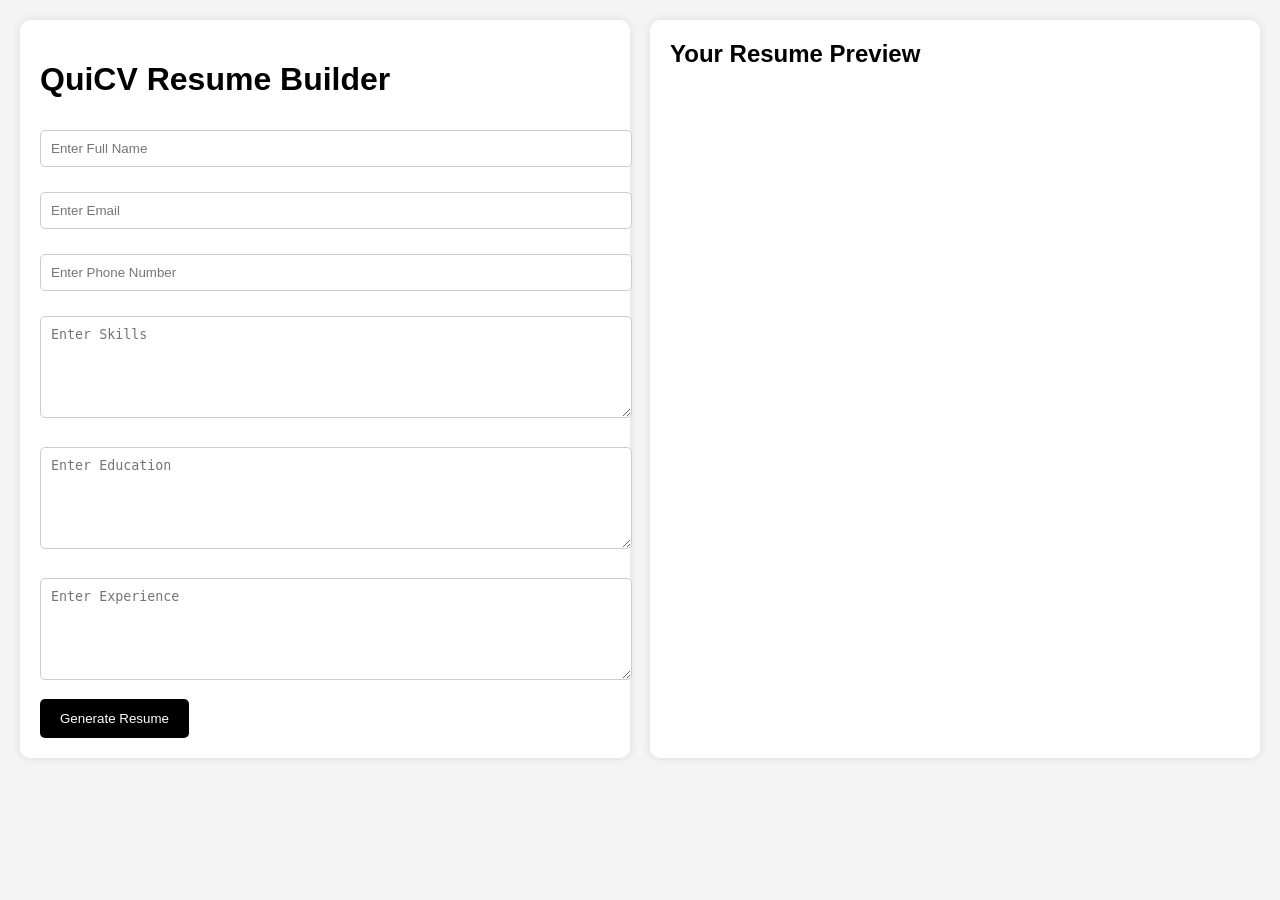
==== index.html @ cabae1b8 "Updated website" ====
<!DOCTYPE html>
<html lang="en">

<head>
  <meta charset="UTF-8">
  <meta name="viewport" content="width=device-width, initial-scale=1.0">
  <title>QuiCV</title>

  <link rel="stylesheet" href="style.css">
</head>

<body>

  <div class="container">

    <!-- Left Side Form -->
    <div class="form-section">

      <h1>QuiCV Resume Builder</h1>

      <input type="text" id="name" placeholder="Enter Full Name">

      <input type="email" id="email" placeholder="Enter Email">

      <input type="text" id="phone" placeholder="Enter Phone Number">

      <textarea id="skills" placeholder="Enter Skills"></textarea>

      <textarea id="education" placeholder="Enter Education"></textarea>

      <textarea id="experience" placeholder="Enter Experience"></textarea>

      <button onclick="generateResume()">
        Generate Resume
      </button>

    </div>

    <!-- Right Side Resume Preview -->
    <div class="resume-section">

      <div id="resume-output">

        <h2>Your Resume Preview</h2>

      </div>

    </div>

  </div>

  <script src="script.js"></script>

</body>

</html>
---- style.css ----
body {
  margin: 0;
  padding: 20px;
  font-family: Arial, sans-serif;
  background: #f4f4f4;
}

.container {
  display: flex;
  gap: 20px;
}

.form-section,
.resume-section {
  background: white;
  padding: 20px;
  border-radius: 10px;
  width: 50%;
  box-shadow: 0 0 10px rgba(0,0,0,0.1);
}

input,
textarea {
  width: 100%;
  margin-top: 10px;
  margin-bottom: 15px;
  padding: 10px;
  border-radius: 5px;
  border: 1px solid #ccc;
}

textarea {
  height: 80px;
}

button {
  padding: 12px 20px;
  border: none;
  background: black;
  color: white;
  border-radius: 5px;
  cursor: pointer;
}

button:hover {
  background: #333;
}

#resume-output h2 {
  margin-top: 0;
}
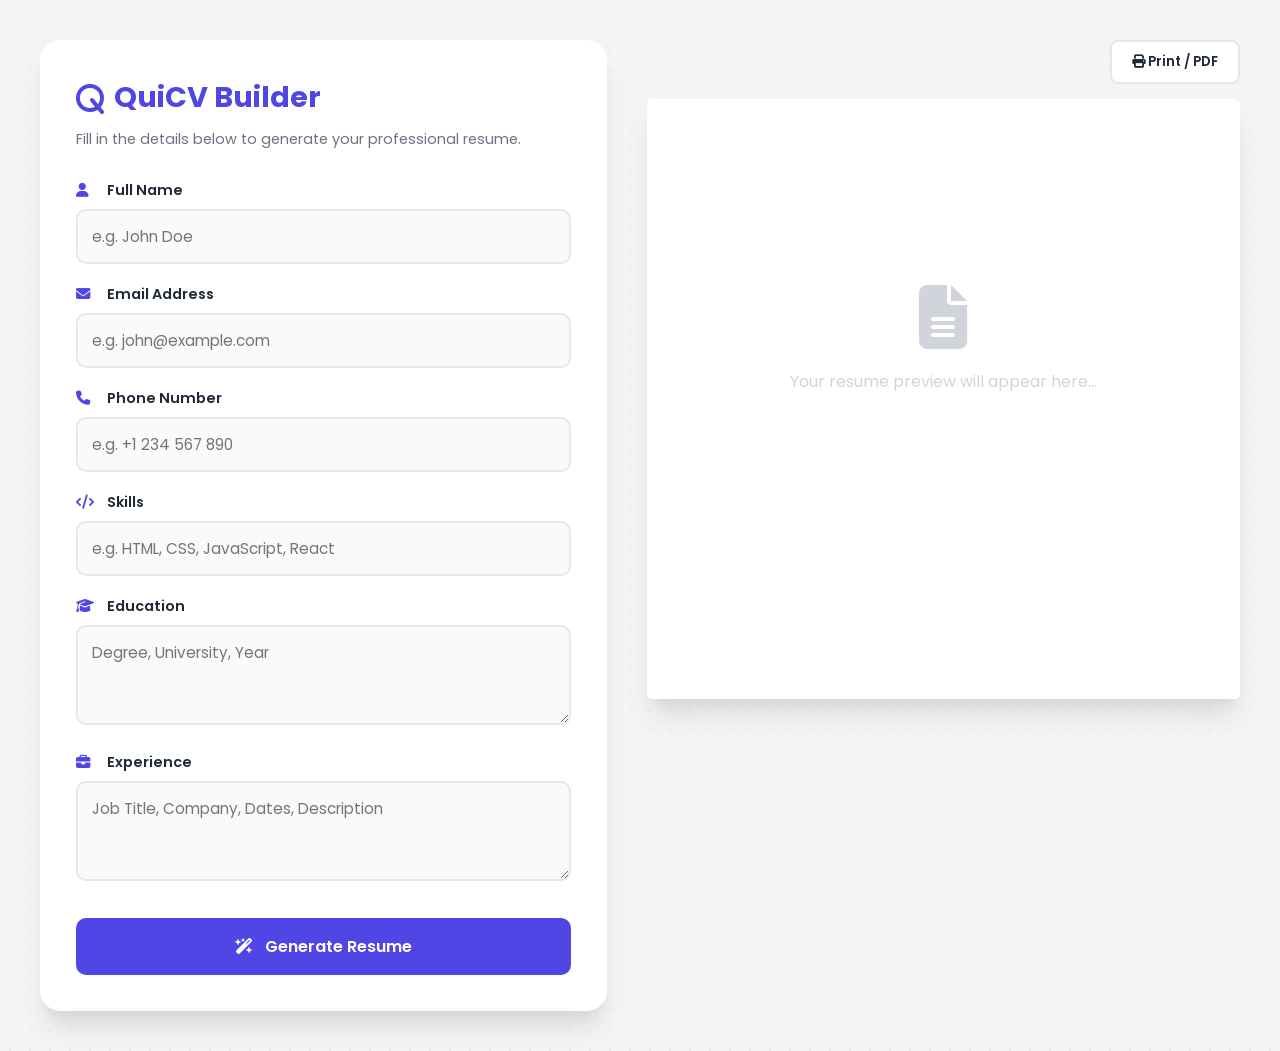
==== commit e84c4fe9: "Updated website" ====
--- a/index.html
+++ b/index.html
@@ -4,53 +4,88 @@
 <head>
   <meta charset="UTF-8">
   <meta name="viewport" content="width=device-width, initial-scale=1.0">
-  <title>QuiCV</title>
+  <title>QuiCV | Professional Resume Builder</title>
+  
+  <!-- Favicon -->
+  <link rel="icon" href="data:image/svg+xml,<svg xmlns='http://www.w3.org/2000/svg' viewBox='0 0 100 100'><text y='.9em' font-size='90' fill='%234f46e5'>Q</text></svg>">
 
+  <!-- Google Fonts -->
+  <link href="https://fonts.googleapis.com/css2?family=Poppins:wght@300;400;600;700&display=swap" rel="stylesheet">
+  
+  <!-- Font Awesome Icons -->
+  <link rel="stylesheet" href="https://cdnjs.cloudflare.com/ajax/libs/font-awesome/6.4.0/css/all.min.css">
+
+  <!-- Custom CSS -->
   <link rel="stylesheet" href="style.css">
 </head>
 
 <body>
 
   <div class="container">
+    
+    <!-- Left Side: Input Form -->
+    <div class="form-section">
+      <div class="header">
+        <i class="fa-solid fa-q"></i>
+        <h1>QuiCV Builder</h1>
+      </div>
+      <p class="subtitle">Fill in the details below to generate your professional resume.</p>
 
-    <!-- Left Side Form -->
-    <div class="form-section">
+      <div class="form-group">
+        <label><i class="fa-solid fa-user"></i> Full Name</label>
+        <input type="text" id="name" placeholder="e.g. John Doe">
+      </div>
 
-      <h1>QuiCV Resume Builder</h1>
+      <div class="form-group">
+        <label><i class="fa-solid fa-envelope"></i> Email Address</label>
+        <input type="email" id="email" placeholder="e.g. john@example.com">
+      </div>
 
-      <input type="text" id="name" placeholder="Enter Full Name">
+      <div class="form-group">
+        <label><i class="fa-solid fa-phone"></i> Phone Number</label>
+        <input type="text" id="phone" placeholder="e.g. +1 234 567 890">
+      </div>
 
-      <input type="email" id="email" placeholder="Enter Email">
+      <div class="form-group">
+        <label><i class="fa-solid fa-code"></i> Skills</label>
+        <input type="text" id="skills" placeholder="e.g. HTML, CSS, JavaScript, React">
+      </div>
 
-      <input type="text" id="phone" placeholder="Enter Phone Number">
+      <div class="form-group">
+        <label><i class="fa-solid fa-graduation-cap"></i> Education</label>
+        <textarea id="education" placeholder="Degree, University, Year"></textarea>
+      </div>
 
-      <textarea id="skills" placeholder="Enter Skills"></textarea>
+      <div class="form-group">
+        <label><i class="fa-solid fa-briefcase"></i> Experience</label>
+        <textarea id="experience" placeholder="Job Title, Company, Dates, Description"></textarea>
+      </div>
 
-      <textarea id="education" placeholder="Enter Education"></textarea>
-
-      <textarea id="experience" placeholder="Enter Experience"></textarea>
-
-      <button onclick="generateResume()">
-        Generate Resume
+      <button onclick="generateResume()" class="btn-generate">
+        <i class="fa-solid fa-wand-magic-sparkles"></i> Generate Resume
       </button>
-
     </div>
 
-    <!-- Right Side Resume Preview -->
+    <!-- Right Side: Resume Preview -->
     <div class="resume-section">
-
-      <div id="resume-output">
-
-        <h2>Your Resume Preview</h2>
-
+      <div class="resume-controls">
+        <button onclick="window.print()" class="btn-print">
+          <i class="fa-solid fa-print"></i> Print / PDF
+        </button>
       </div>
-
+      
+      <div class="paper" id="resume-output">
+        <div class="preview-placeholder">
+          <i class="fa-solid fa-file-lines"></i>
+          <p>Your resume preview will appear here...</p>
+        </div>
+      </div>
     </div>
 
   </div>
 
+  <!-- JavaScript -->
   <script src="script.js"></script>
-
 </body>
 
 </html>
--- a/style.css
+++ b/style.css
@@ -1,51 +1,291 @@
+/* --- CSS VARIABLES --- */
+:root {
+  --primary: #4f46e5;
+  --primary-dark: #4338ca;
+  --bg-color: #f3f4f6;
+  --card-bg: #ffffff;
+  --text-dark: #1f2937;
+  --text-light: #6b7280;
+  --border: #e5e7eb;
+  --shadow: 0 20px 25px -5px rgba(0, 0, 0, 0.1), 0 10px 10px -5px rgba(0, 0, 0, 0.04);
+  --shadow-hover: 0 25px 50px -12px rgba(79, 70, 229, 0.25);
+}
+
+/* --- RESET & BODY --- */
+* {
+  margin: 0;
+  padding: 0;
+  box-sizing: border-box;
+  font-family: 'Poppins', sans-serif;
+}
+
 body {
-  margin: 0;
-  padding: 20px;
-  font-family: Arial, sans-serif;
-  background: #f4f4f4;
-}
-
+  background-color: var(--bg-color);
+  background-image: radial-gradient(#e5e7eb 1px, transparent 1px);
+  background-size: 20px 20px;
+  color: var(--text-dark);
+  min-height: 100vh;
+  padding: 40px 20px;
+}
+
+/* --- LAYOUT CONTAINER --- */
 .container {
+  max-width: 1200px;
+  margin: 0 auto;
+  display: flex;
+  gap: 40px;
+  justify-content: center;
+  align-items: flex-start;
+  flex-wrap: wrap;
+}
+
+/* --- FORM SECTION --- */
+.form-section {
+  flex: 1;
+  min-width: 350px;
+  background: var(--card-bg);
+  padding: 35px;
+  border-radius: 20px;
+  box-shadow: var(--shadow);
+  border: 1px solid white;
+  animation: slideInLeft 0.8s ease-out;
+}
+
+.header {
+  display: flex;
+  align-items: center;
+  gap: 10px;
+  margin-bottom: 10px;
+  color: var(--primary);
+}
+
+.header i {
+  font-size: 2rem;
+}
+
+.header h1 {
+  font-size: 1.8rem;
+  font-weight: 700;
+}
+
+.subtitle {
+  color: var(--text-light);
+  margin-bottom: 30px;
+  font-size: 0.9rem;
+}
+
+/* --- INPUT FIELDS --- */
+.form-group {
+  margin-bottom: 20px;
+}
+
+.form-group label {
+  display: block;
+  font-weight: 600;
+  margin-bottom: 8px;
+  font-size: 0.9rem;
+  color: var(--text-dark);
+}
+
+.form-group label i {
+  color: var(--primary);
+  margin-right: 8px;
+  width: 20px;
+}
+
+input, textarea {
+  width: 100%;
+  padding: 14px;
+  border: 2px solid var(--border);
+  border-radius: 10px;
+  font-size: 0.95rem;
+  transition: all 0.3s ease;
+  background: #f9fafb;
+}
+
+input:focus, textarea:focus {
+  outline: none;
+  border-color: var(--primary);
+  background: white;
+  box-shadow: 0 0 0 4px rgba(79, 70, 229, 0.1);
+}
+
+textarea {
+  height: 100px;
+  resize: vertical;
+}
+
+/* --- BUTTONS --- */
+.btn-generate {
+  width: 100%;
+  padding: 16px;
+  background: var(--primary);
+  color: white;
+  border: none;
+  border-radius: 10px;
+  font-size: 1rem;
+  font-weight: 600;
+  cursor: pointer;
+  transition: all 0.3s ease;
+  margin-top: 10px;
+}
+
+.btn-generate:hover {
+  background: var(--primary-dark);
+  transform: translateY(-2px);
+  box-shadow: 0 10px 20px rgba(79, 70, 229, 0.3);
+}
+
+.btn-generate i {
+  margin-right: 8px;
+}
+
+/* --- RESUME SECTION --- */
+.resume-section {
+  flex: 1.2;
+  min-width: 400px;
+  display: flex;
+  flex-direction: column;
+  gap: 15px;
+}
+
+.resume-controls {
+  display: flex;
+  justify-content: flex-end;
+}
+
+.btn-print {
+  padding: 10px 20px;
+  background: white;
+  color: var(--text-dark);
+  border: 2px solid var(--border);
+  border-radius: 8px;
+  font-weight: 600;
+  cursor: pointer;
+  transition: all 0.3s;
+}
+
+.btn-print:hover {
+  background: var(--primary);
+  color: white;
+  border-color: var(--primary);
+}
+
+/* --- RESUME PAPER (A4 LOOK) --- */
+.paper {
+  background: white;
+  width: 100%;
+  min-height: 600px;
+  padding: 40px 45px;
+  box-shadow: var(--shadow);
+  border-radius: 5px;
+  position: relative;
+  animation: popIn 0.6s cubic-bezier(0.175, 0.885, 0.32, 1.275);
+}
+
+/* Placeholder State */
+.preview-placeholder {
+  display: flex;
+  flex-direction: column;
+  align-items: center;
+  justify-content: center;
+  height: 100%;
+  color: #d1d5db;
+  text-align: center;
+  min-height: 400px;
+}
+
+.preview-placeholder i {
+  font-size: 4rem;
+  margin-bottom: 20px;
+}
+
+/* --- GENERATED RESUME STYLES --- */
+.resume-header {
+  border-bottom: 2px solid var(--primary);
+  padding-bottom: 20px;
+  margin-bottom: 25px;
+}
+
+.resume-header h1 {
+  font-size: 2.2rem;
+  color: var(--text-dark);
+  text-transform: uppercase;
+  letter-spacing: 1px;
+}
+
+.contact-info {
   display: flex;
   gap: 20px;
-}
-
-.form-section,
-.resume-section {
-  background: white;
-  padding: 20px;
-  border-radius: 10px;
-  width: 50%;
-  box-shadow: 0 0 10px rgba(0,0,0,0.1);
-}
-
-input,
-textarea {
-  width: 100%;
-  margin-top: 10px;
+  margin-top: 8px;
+  color: var(--text-light);
+  font-size: 0.9rem;
+}
+
+.contact-info span {
+  display: flex;
+  align-items: center;
+  gap: 6px;
+}
+
+.resume-section-title {
+  font-size: 1.1rem;
+  color: var(--primary);
+  font-weight: 700;
+  text-transform: uppercase;
   margin-bottom: 15px;
-  padding: 10px;
-  border-radius: 5px;
-  border: 1px solid #ccc;
-}
-
-textarea {
-  height: 80px;
-}
-
-button {
-  padding: 12px 20px;
-  border: none;
-  background: black;
-  color: white;
-  border-radius: 5px;
-  cursor: pointer;
-}
-
-button:hover {
-  background: #333;
-}
-
-#resume-output h2 {
-  margin-top: 0;
+  margin-top: 25px;
+  position: relative;
+  padding-left: 20px;
+}
+
+.resume-section-title::before {
+  content: '';
+  position: absolute;
+  left: 0;
+  top: 50%;
+  transform: translateY(-50%);
+  width: 8px;
+  height: 8px;
+  background: var(--primary);
+  border-radius: 50%;
+}
+
+.resume-content p {
+  white-space: pre-line;
+  color: var(--text-light);
+  font-size: 0.95rem;
+  line-height: 1.7;
+}
+
+/* --- ANIMATIONS --- */
+@keyframes slideInLeft {
+  from { opacity: 0; transform: translateX(-50px); }
+  to { opacity: 1; transform: translateX(0); }
+}
+
+@keyframes popIn {
+  from { opacity: 0; transform: scale(0.9); }
+  to { opacity: 1; transform: scale(1); }
+}
+
+/* --- PRINT STYLES (FOR PDF) --- */
+@media print {
+  body {
+    background: none;
+    padding: 0;
+  }
+  .form-section, .resume-controls, .header, .subtitle {
+    display: none;
+  }
+  .container {
+    display: block;
+  }
+  .resume-section {
+    width: 100%;
+  }
+  .paper {
+    box-shadow: none;
+    padding: 0;
+  }
 }
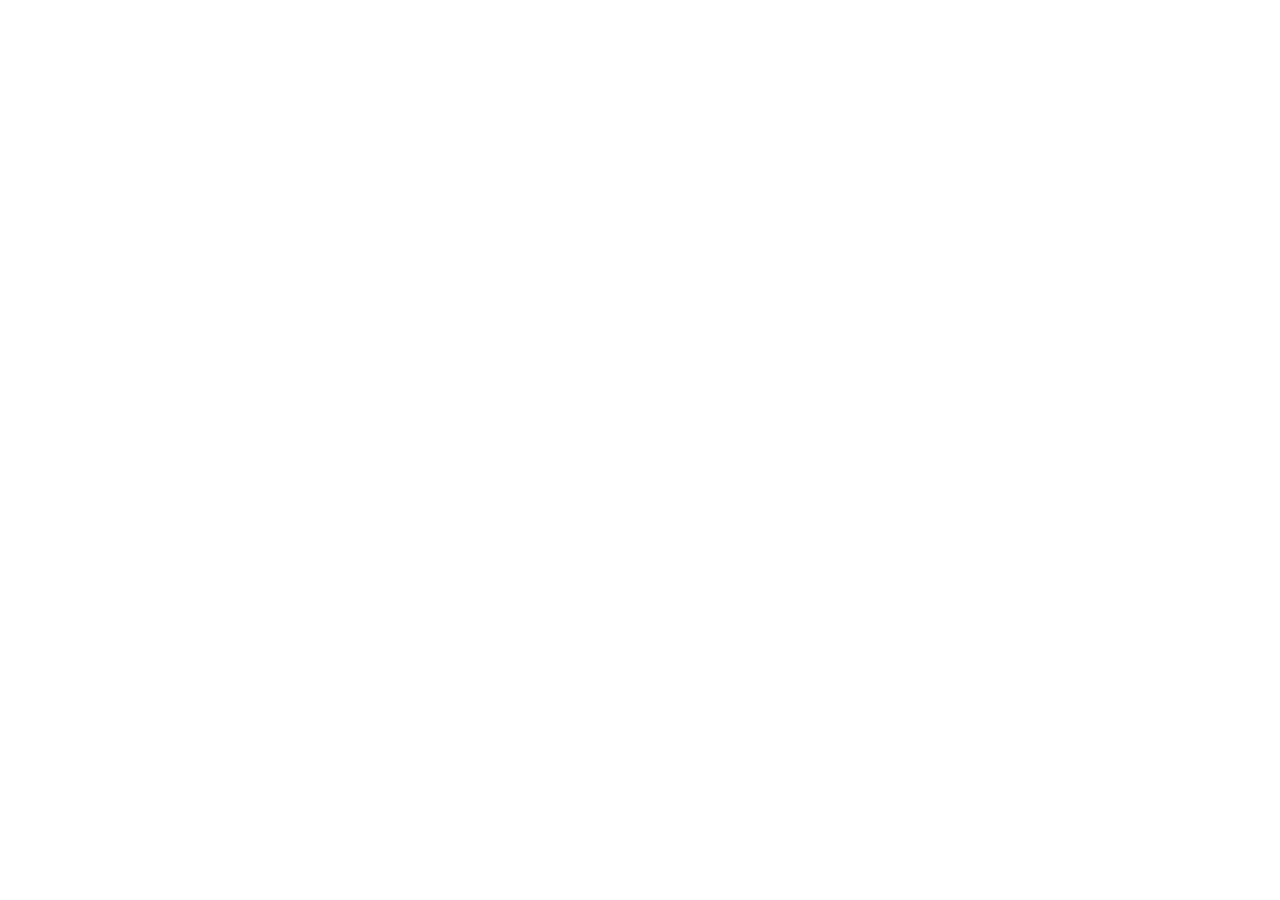
==== commit 0f922c6b: "Updated website" ====
--- a/index.html
+++ b/index.html
@@ -17,75 +17,6 @@
 
   <!-- Custom CSS -->
   <link rel="stylesheet" href="style.css">
-</head>
 
-<body>
-
-  <div class="container">
-    
-    <!-- Left Side: Input Form -->
-    <div class="form-section">
-      <div class="header">
-        <i class="fa-solid fa-q"></i>
-        <h1>QuiCV Builder</h1>
-      </div>
-      <p class="subtitle">Fill in the details below to generate your professional resume.</p>
-
-      <div class="form-group">
-        <label><i class="fa-solid fa-user"></i> Full Name</label>
-        <input type="text" id="name" placeholder="e.g. John Doe">
-      </div>
-
-      <div class="form-group">
-        <label><i class="fa-solid fa-envelope"></i> Email Address</label>
-        <input type="email" id="email" placeholder="e.g. john@example.com">
-      </div>
-
-      <div class="form-group">
-        <label><i class="fa-solid fa-phone"></i> Phone Number</label>
-        <input type="text" id="phone" placeholder="e.g. +1 234 567 890">
-      </div>
-
-      <div class="form-group">
-        <label><i class="fa-solid fa-code"></i> Skills</label>
-        <input type="text" id="skills" placeholder="e.g. HTML, CSS, JavaScript, React">
-      </div>
-
-      <div class="form-group">
-        <label><i class="fa-solid fa-graduation-cap"></i> Education</label>
-        <textarea id="education" placeholder="Degree, University, Year"></textarea>
-      </div>
-
-      <div class="form-group">
-        <label><i class="fa-solid fa-briefcase"></i> Experience</label>
-        <textarea id="experience" placeholder="Job Title, Company, Dates, Description"></textarea>
-      </div>
-
-      <button onclick="generateResume()" class="btn-generate">
-        <i class="fa-solid fa-wand-magic-sparkles"></i> Generate Resume
-      </button>
-    </div>
-
-    <!-- Right Side: Resume Preview -->
-    <div class="resume-section">
-      <div class="resume-controls">
-        <button onclick="window.print()" class="btn-print">
-          <i class="fa-solid fa-print"></i> Print / PDF
-        </button>
-      </div>
-      
-      <div class="paper" id="resume-output">
-        <div class="preview-placeholder">
-          <i class="fa-solid fa-file-lines"></i>
-          <p>Your resume preview will appear here...</p>
-        </div>
-      </div>
-    </div>
-
-  </div>
-
-  <!-- JavaScript -->
-  <script src="script.js"></script>
-</body>
 
 </html>
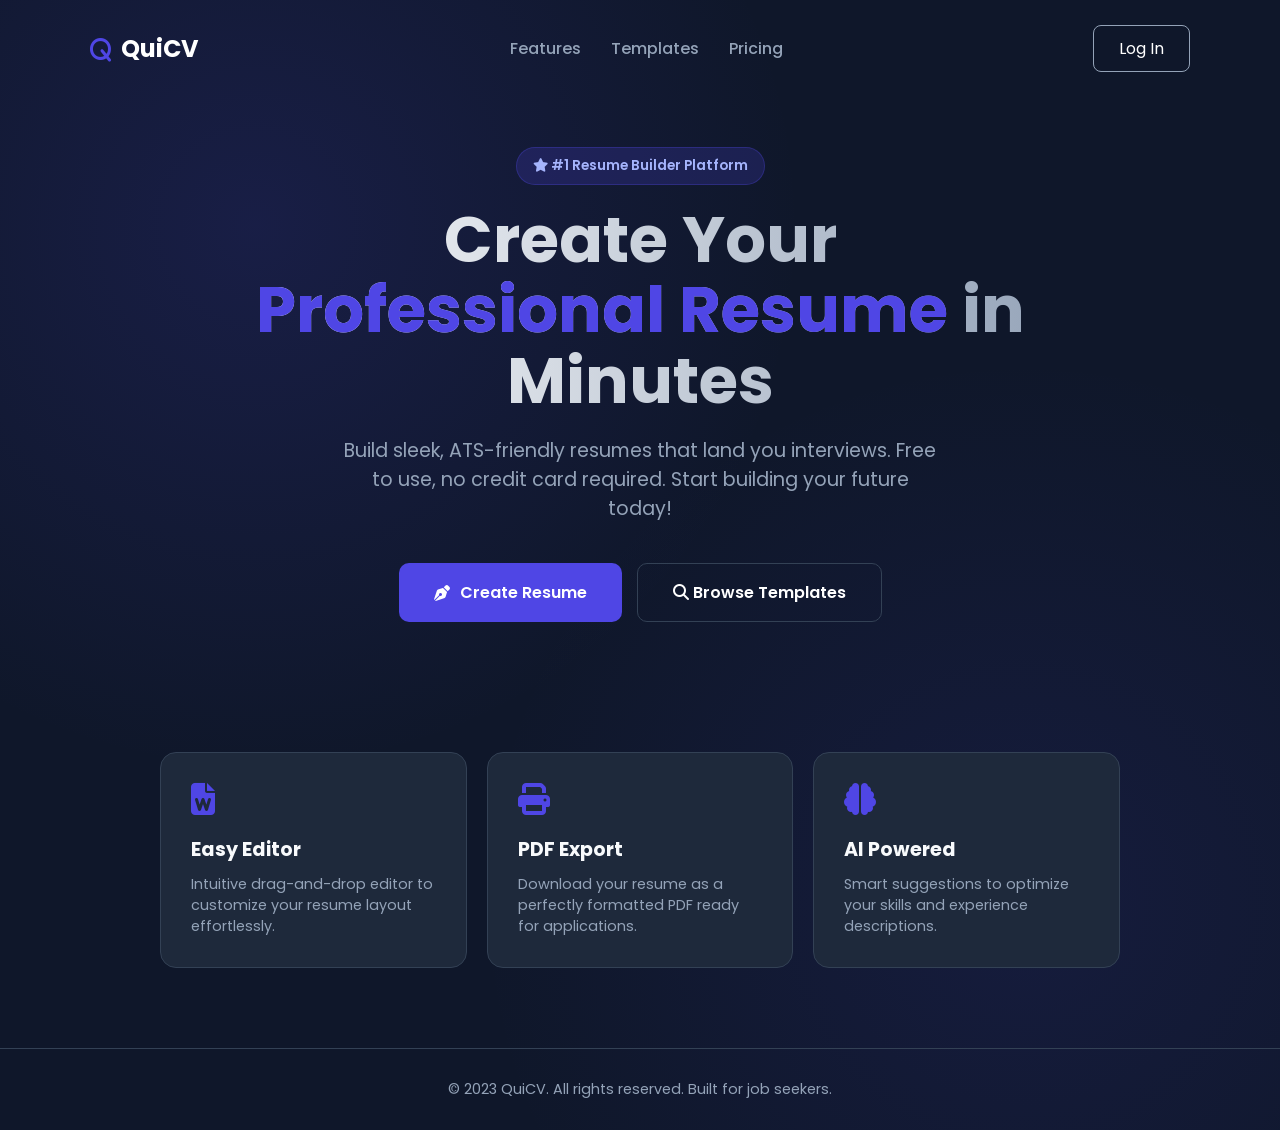
==== commit 74d64f9f: "Updated a minor mistake" ====
--- a/index.html
+++ b/index.html
@@ -17,6 +17,74 @@
 
   <!-- Custom CSS -->
   <link rel="stylesheet" href="style.css">
+</head>
 
+<body>
 
+  <!-- Navigation -->
+   <nav>
+
+    <a href="index.html" class="logo">
+      <i class="fa-solid fa-q"></i></i>
+      <span>QuiCV</span>
+    </a>
+    <div class="nav-links">
+      <a href="#features">Features</a>
+      <a href="#templates">Templates</a>
+      <a href="#pricing">Pricing</a>
+    </div>
+    <a href="#" class="btn-login">Log In</a>
+   </nav>
+
+  <!-- Hero Section -->
+  <section class="hero">
+    <div class="badge">
+      <i class="fa-solid fa-star"></i> #1 Resume Builder Platform
+    </div>
+
+    <h1>Create Your <br><span>Professional Resume</span> in Minutes</h1>
+
+    <p>Build sleek, ATS-friendly resumes that land you interviews. Free to use, no credit card required. Start building your future today!</p>
+
+    <div class="cta-buttons">
+      <!-- LINK TO CV BUILDER PAGE -->
+      <a href="pages/cv-builder/index.html" class="btn-primary">
+        <i class="fa-solid fa-pen-nib"></i>Create Resume
+      </a>
+      <a href="#templates" class="btn-secondary">
+        <i class="fa-solid fa-magnifying-glass"></i> Browse Templates
+      </a>
+    </div>
+  </section>
+
+  <!-- Features Grid -->
+  <section class="features" id="features">
+    <div class="feature-card">
+      <i class="fa-solid fa-file-word"></i>
+      <h3>Easy Editor</h3>
+      <p>Intuitive drag-and-drop editor to customize your resume layout effortlessly.</p>
+    </div>
+
+    <div class="feature-card">
+      <i class="fa-solid fa-print"></i>
+      <h3>PDF Export</h3>
+      <p>Download your resume as a perfectly formatted PDF ready for applications.</p>
+    </div>
+
+    <div class="feature-card">
+      <i class="fa-solid fa-brain"></i>
+      <h3>AI Powered</h3>
+      <p>Smart suggestions to optimize your skills and experience descriptions.</p>
+    </div>
+  </section>
+
+    <!-- Footer -->
+  <footer>
+    <p>&copy; 2023 QuiCV. All rights reserved. Built for job seekers.</p>
+  </footer>
+
+  <!-- Custom JavaScript -->
+  <script src="script.js"></script>
+
+  </body>
 </html>
--- a/style.css
+++ b/style.css
@@ -0,0 +1,247 @@
+/* --- CSS VARIABLES --- */
+:root {
+  --primary: #4f46e5;
+  --primary-hover: #4338ca;
+  --bg: #0f172a;
+  --card-bg: #1e293b;
+  --text-light: #f8fafc;
+  --text-gray: #94a3b8;
+}
+
+* {
+  margin: 0;
+  padding: 0;
+  box-sizing: border-box;
+  font-family: 'Poppins', sans-serif;
+}
+
+body {
+  background-color: var(--bg);
+  background-image: 
+    radial-gradient(circle at 20% 20%, rgba(79, 70, 229, 0.15) 0%, transparent 40%),
+    radial-gradient(circle at 80% 80%, rgba(79, 70, 229, 0.1) 0%, transparent 40%);
+  color: var(--text-light);
+  min-height: 100vh;
+  display: flex;
+  flex-direction: column;
+}
+
+/* --- NAVIGATION --- */
+nav {
+  display: flex;
+  justify-content: space-between;
+  align-items: center;
+  padding: 25px 50px;
+  max-width: 1200px;
+  margin: 0 auto;
+  width: 100%;
+  animation: fadeInDown 0.8s ease;
+}
+
+.logo {
+  display: flex;
+  align-items: center;
+  gap: 10px;
+  font-size: 1.5rem;
+  font-weight: 700;
+  color: white;
+  text-decoration: none;
+}
+
+.logo i { color: var(--primary); }
+
+.nav-links {
+  display: flex;
+  gap: 30px;
+}
+
+.nav-links a {
+  color: var(--text-gray);
+  text-decoration: none;
+  font-weight: 500;
+  transition: 0.3s;
+}
+
+.nav-links a:hover { color: white; }
+
+.btn-login {
+  padding: 10px 25px;
+  border: 1px solid var(--text-gray);
+  border-radius: 8px;
+  color: white;
+  text-decoration: none;
+  transition: 0.3s;
+}
+
+.btn-login:hover {
+  background: white;
+  color: var(--bg);
+}
+
+/* --- HERO SECTION --- */
+.hero {
+  flex: 1;
+  display: flex;
+  flex-direction: column;
+  align-items: center;
+  justify-content: center;
+  text-align: center;
+  padding: 50px 20px;
+  max-width: 900px;
+  margin: 0 auto;
+}
+
+.badge {
+  background: rgba(79, 70, 229, 0.2);
+  color: #a5b4fc;
+  padding: 8px 16px;
+  border-radius: 50px;
+  font-size: 0.85rem;
+  font-weight: 600;
+  margin-bottom: 20px;
+  border: 1px solid rgba(79, 70, 229, 0.3);
+  animation: fadeInUp 0.8s ease;
+}
+
+.hero h1 {
+  font-size: 4rem;
+  line-height: 1.1;
+  margin-bottom: 20px;
+  background: linear-gradient(to right, #fff, #94a3b8);
+  -webkit-background-clip: text;
+  -webkit-text-fill-color: transparent;
+  animation: fadeInUp 1s ease 0.2s backwards;
+}
+
+.hero h1 span {
+  color: var(--primary);
+  -webkit-text-fill-color: var(--primary);
+}
+
+.hero p {
+  color: var(--text-gray);
+  font-size: 1.2rem;
+  max-width: 600px;
+  margin-bottom: 40px;
+  animation: fadeInUp 1s ease 0.4s backwards;
+}
+
+.cta-buttons {
+  display: flex;
+  gap: 15px;
+  animation: fadeInUp 1s ease 0.6s backwards;
+}
+
+.btn-primary {
+  background: var(--primary);
+  color: white;
+  padding: 16px 35px;
+  border-radius: 10px;
+  text-decoration: none;
+  font-weight: 600;
+  transition: all 0.3s ease;
+  display: flex;
+  align-items: center;
+  gap: 10px;
+}
+
+.btn-primary:hover {
+  background: var(--primary-hover);
+  transform: translateY(-3px);
+  box-shadow: 0 10px 30px rgba(79, 70, 229, 0.4);
+}
+
+.btn-secondary {
+  background: transparent;
+  color: white;
+  padding: 16px 35px;
+  border-radius: 10px;
+  border: 1px solid #334155;
+  text-decoration: none;
+  font-weight: 600;
+  transition: all 0.3s ease;
+}
+
+.btn-secondary:hover {
+  background: #334155;
+}
+
+/* --- FEATURES GRID --- */
+.features {
+  display: grid;
+  grid-template-columns: repeat(3, 1fr);
+  gap: 20px;
+  max-width: 1000px;
+  margin: 80px auto;
+  padding: 0 20px;
+}
+
+.feature-card {
+  background: var(--card-bg);
+  padding: 30px;
+  border-radius: 16px;
+  border: 1px solid #334155;
+  transition: 0.3s;
+  cursor: pointer;
+}
+
+.feature-card:hover {
+  transform: translateY(-5px);
+  border-color: var(--primary);
+}
+
+.feature-card i {
+  font-size: 2rem;
+  color: var(--primary);
+  margin-bottom: 20px;
+}
+
+.feature-card h3 {
+  font-size: 1.2rem;
+  margin-bottom: 10px;
+}
+
+.feature-card p {
+  color: var(--text-gray);
+  font-size: 0.9rem;
+}
+
+/* --- FOOTER --- */
+footer {
+  text-align: center;
+  padding: 30px;
+  color: var(--text-gray);
+  font-size: 0.9rem;
+  border-top: 1px solid #334155;
+  margin-top: auto;
+}
+
+/* --- ANIMATIONS --- */
+@keyframes fadeInDown {
+  from { opacity: 0; transform: translateY(-20px); }
+  to { opacity: 1; transform: translateY(0); }
+}
+
+@keyframes fadeInUp {
+  from { opacity: 0; transform: translateY(20px); }
+  to { opacity: 1; transform: translateY(0); }
+}
+
+/* --- RESPONSIVE --- */
+@media (max-width: 768px) {
+  .hero h1 { font-size: 2.5rem; }
+  .features { grid-template-columns: 1fr; }
+  nav { padding: 20px; }
+  .nav-links { display: none; }
+  
+  .cta-buttons {
+    flex-direction: column;
+    width: 100%;
+    padding: 0 20px;
+  }
+  
+  .btn-primary, .btn-secondary {
+    width: 100%;
+    justify-content: center;
+  }
+}
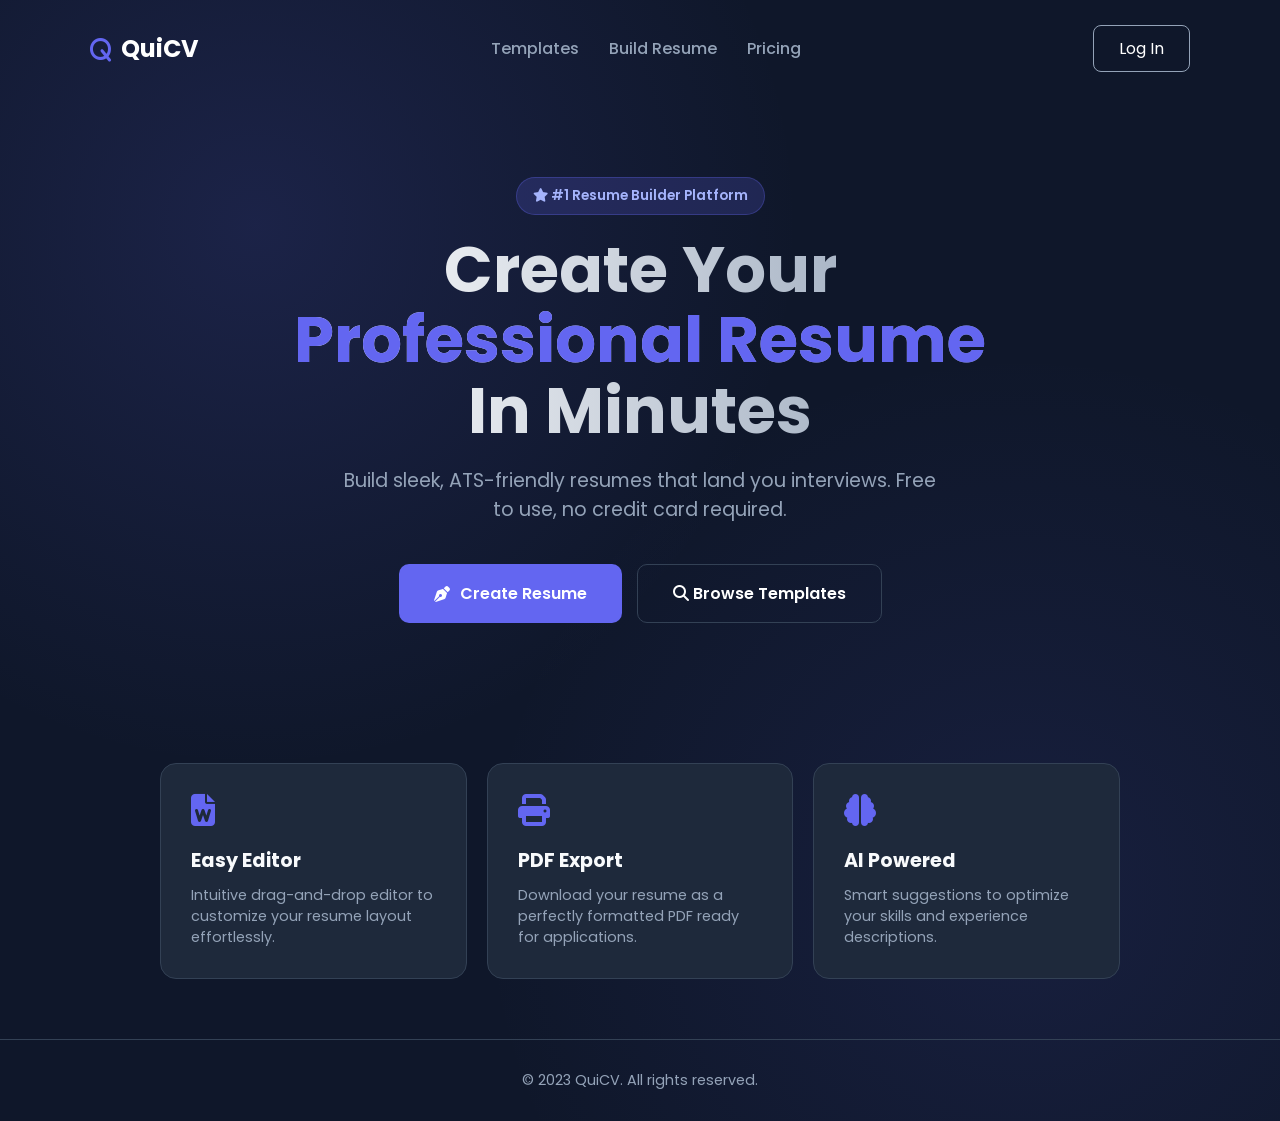
==== commit 3a85c9ad: "Added templates" ====
--- a/index.html
+++ b/index.html
@@ -22,55 +22,53 @@
 <body>
 
   <!-- Navigation -->
-   <nav>
-
+  <nav>
     <a href="index.html" class="logo">
-      <i class="fa-solid fa-q"></i></i>
+      <i class="fa-solid fa-q"></i>
       <span>QuiCV</span>
     </a>
     <div class="nav-links">
-      <a href="#features">Features</a>
-      <a href="#templates">Templates</a>
-      <a href="#pricing">Pricing</a>
+      <a href="templates/index.html">Templates</a>
+      <a href="pages/cv-builder/index.html">Build Resume</a>
+      <a href="#">Pricing</a>
     </div>
     <a href="#" class="btn-login">Log In</a>
-   </nav>
+  </nav>
 
   <!-- Hero Section -->
   <section class="hero">
     <div class="badge">
       <i class="fa-solid fa-star"></i> #1 Resume Builder Platform
     </div>
-
-    <h1>Create Your <br><span>Professional Resume</span> in Minutes</h1>
-
-    <p>Build sleek, ATS-friendly resumes that land you interviews. Free to use, no credit card required. Start building your future today!</p>
-
+    
+    <h1>Create Your <br><span>Professional Resume</span> <br>In Minutes</h1>
+    
+    <p>Build sleek, ATS-friendly resumes that land you interviews. Free to use, no credit card required.</p>
+    
     <div class="cta-buttons">
-      <!-- LINK TO CV BUILDER PAGE -->
       <a href="pages/cv-builder/index.html" class="btn-primary">
-        <i class="fa-solid fa-pen-nib"></i>Create Resume
+        <i class="fa-solid fa-pen-nib"></i> Create Resume
       </a>
-      <a href="#templates" class="btn-secondary">
+      <a href="templates/index.html" class="btn-secondary">
         <i class="fa-solid fa-magnifying-glass"></i> Browse Templates
       </a>
     </div>
   </section>
 
   <!-- Features Grid -->
-  <section class="features" id="features">
+  <section class="features">
     <div class="feature-card">
       <i class="fa-solid fa-file-word"></i>
       <h3>Easy Editor</h3>
       <p>Intuitive drag-and-drop editor to customize your resume layout effortlessly.</p>
     </div>
-
+    
     <div class="feature-card">
       <i class="fa-solid fa-print"></i>
       <h3>PDF Export</h3>
       <p>Download your resume as a perfectly formatted PDF ready for applications.</p>
     </div>
-
+    
     <div class="feature-card">
       <i class="fa-solid fa-brain"></i>
       <h3>AI Powered</h3>
@@ -78,13 +76,13 @@
     </div>
   </section>
 
-    <!-- Footer -->
+  <!-- Footer -->
   <footer>
-    <p>&copy; 2023 QuiCV. All rights reserved. Built for job seekers.</p>
+    <p>&copy; 2023 QuiCV. All rights reserved.</p>
   </footer>
 
   <!-- Custom JavaScript -->
   <script src="script.js"></script>
+</body>
 
-  </body>
 </html>
--- a/style.css
+++ b/style.css
@@ -1,11 +1,13 @@
 /* --- CSS VARIABLES --- */
 :root {
-  --primary: #4f46e5;
-  --primary-hover: #4338ca;
+  --primary: #6366f1;
+  --primary-hover: #4f46e5;
   --bg: #0f172a;
   --card-bg: #1e293b;
   --text-light: #f8fafc;
   --text-gray: #94a3b8;
+  --border: #334155;
+  --shadow: 0 20px 25px -5px rgba(0, 0, 0, 0.5);
 }
 
 * {
@@ -18,8 +20,8 @@
 body {
   background-color: var(--bg);
   background-image: 
-    radial-gradient(circle at 20% 20%, rgba(79, 70, 229, 0.15) 0%, transparent 40%),
-    radial-gradient(circle at 80% 80%, rgba(79, 70, 229, 0.1) 0%, transparent 40%);
+    radial-gradient(circle at 20% 20%, rgba(99, 102, 241, 0.15) 0%, transparent 40%),
+    radial-gradient(circle at 80% 80%, rgba(99, 102, 241, 0.1) 0%, transparent 40%);
   color: var(--text-light);
   min-height: 100vh;
   display: flex;
@@ -73,10 +75,7 @@
   transition: 0.3s;
 }
 
-.btn-login:hover {
-  background: white;
-  color: var(--bg);
-}
+.btn-login:hover { background: white; color: var(--bg); }
 
 /* --- HERO SECTION --- */
 .hero {
@@ -86,20 +85,20 @@
   align-items: center;
   justify-content: center;
   text-align: center;
-  padding: 50px 20px;
+  padding: 80px 20px;
   max-width: 900px;
   margin: 0 auto;
 }
 
 .badge {
-  background: rgba(79, 70, 229, 0.2);
+  background: rgba(99, 102, 241, 0.2);
   color: #a5b4fc;
   padding: 8px 16px;
   border-radius: 50px;
   font-size: 0.85rem;
   font-weight: 600;
   margin-bottom: 20px;
-  border: 1px solid rgba(79, 70, 229, 0.3);
+  border: 1px solid rgba(99, 102, 241, 0.3);
   animation: fadeInUp 0.8s ease;
 }
 
@@ -148,7 +147,7 @@
 .btn-primary:hover {
   background: var(--primary-hover);
   transform: translateY(-3px);
-  box-shadow: 0 10px 30px rgba(79, 70, 229, 0.4);
+  box-shadow: 0 10px 30px rgba(99, 102, 241, 0.4);
 }
 
 .btn-secondary {
@@ -156,15 +155,13 @@
   color: white;
   padding: 16px 35px;
   border-radius: 10px;
-  border: 1px solid #334155;
+  border: 1px solid var(--border);
   text-decoration: none;
   font-weight: 600;
   transition: all 0.3s ease;
 }
 
-.btn-secondary:hover {
-  background: #334155;
-}
+.btn-secondary:hover { background: var(--border); }
 
 /* --- FEATURES GRID --- */
 .features {
@@ -172,7 +169,7 @@
   grid-template-columns: repeat(3, 1fr);
   gap: 20px;
   max-width: 1000px;
-  margin: 80px auto;
+  margin: 60px auto;
   padding: 0 20px;
 }
 
@@ -180,9 +177,8 @@
   background: var(--card-bg);
   padding: 30px;
   border-radius: 16px;
-  border: 1px solid #334155;
+  border: 1px solid var(--border);
   transition: 0.3s;
-  cursor: pointer;
 }
 
 .feature-card:hover {
@@ -212,7 +208,7 @@
   padding: 30px;
   color: var(--text-gray);
   font-size: 0.9rem;
-  border-top: 1px solid #334155;
+  border-top: 1px solid var(--border);
   margin-top: auto;
 }
 
@@ -231,17 +227,6 @@
 @media (max-width: 768px) {
   .hero h1 { font-size: 2.5rem; }
   .features { grid-template-columns: 1fr; }
-  nav { padding: 20px; }
   .nav-links { display: none; }
-  
-  .cta-buttons {
-    flex-direction: column;
-    width: 100%;
-    padding: 0 20px;
-  }
-  
-  .btn-primary, .btn-secondary {
-    width: 100%;
-    justify-content: center;
-  }
+  .cta-buttons { flex-direction: column; }
 }
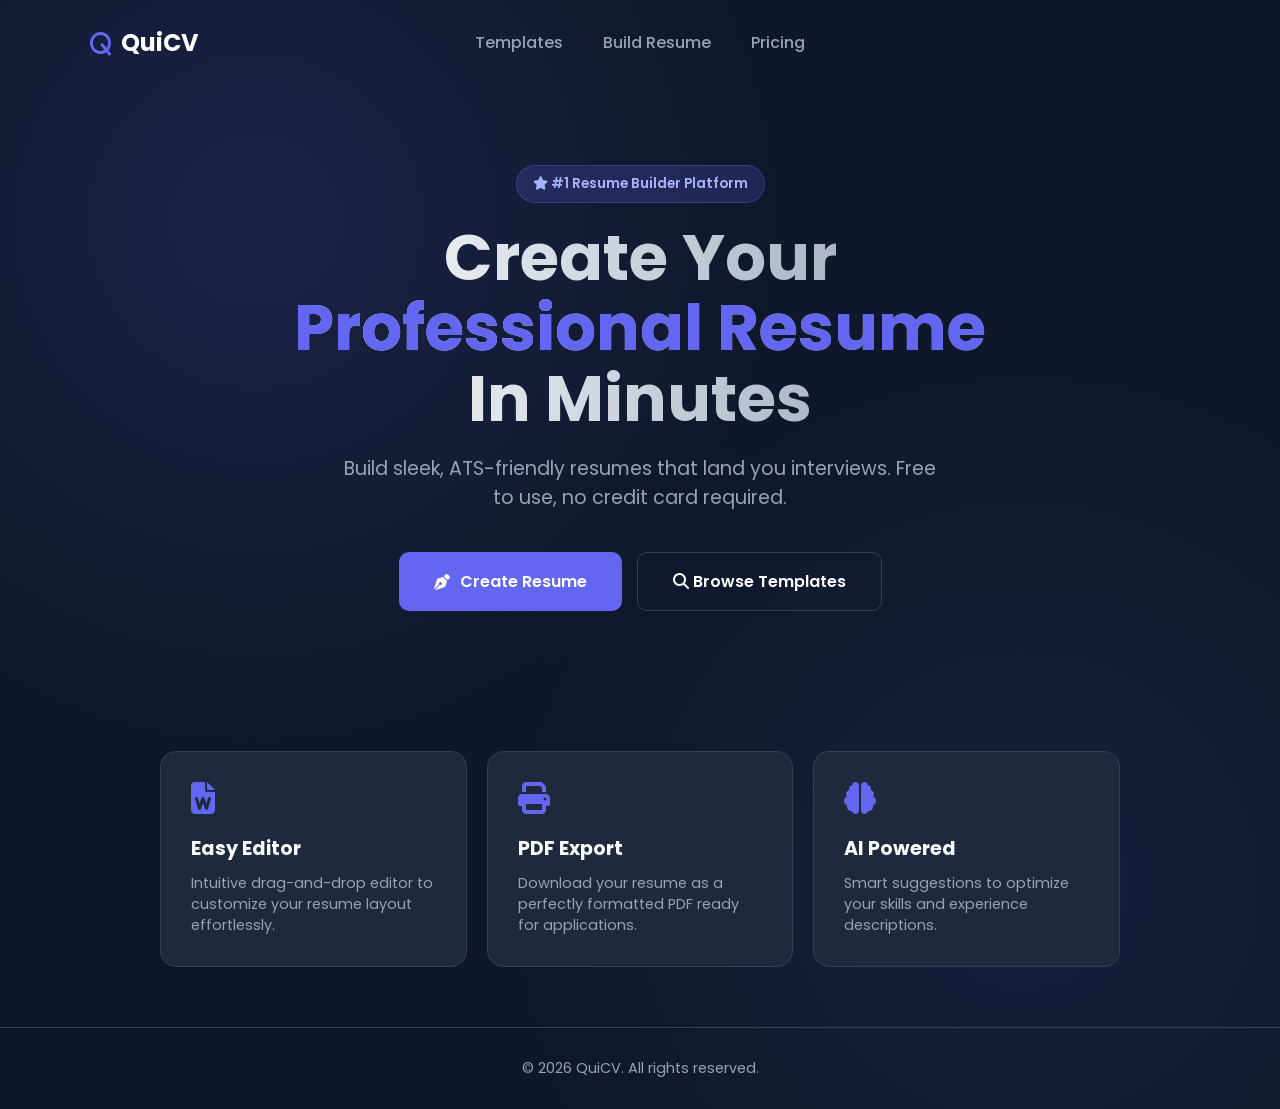
==== commit 5914d2ef: "Added Resume questions" ====
--- a/index.html
+++ b/index.html
@@ -32,7 +32,6 @@
       <a href="pages/cv-builder/index.html">Build Resume</a>
       <a href="#">Pricing</a>
     </div>
-    <a href="#" class="btn-login">Log In</a>
   </nav>
 
   <!-- Hero Section -->
@@ -78,7 +77,7 @@
 
   <!-- Footer -->
   <footer>
-    <p>&copy; 2023 QuiCV. All rights reserved.</p>
+    <p>&copy; 2026 QuiCV. All rights reserved.</p>
   </footer>
 
   <!-- Custom JavaScript -->
--- a/style.css
+++ b/style.css
@@ -31,13 +31,12 @@
 /* --- NAVIGATION --- */
 nav {
   display: flex;
-  justify-content: space-between;
-  align-items: center;
+  align-items: center;
+  justify-content: space-between; /* Key: Space between logo and links */
   padding: 25px 50px;
   max-width: 1200px;
   margin: 0 auto;
   width: 100%;
-  animation: fadeInDown 0.8s ease;
 }
 
 .logo {
@@ -54,7 +53,10 @@
 
 .nav-links {
   display: flex;
-  gap: 30px;
+  gap: 40px; /* Gap between links */
+  position: absolute;
+  left: 50%;
+  transform: translateX(-50%); /* Perfectly center */
 }
 
 .nav-links a {
@@ -62,20 +64,12 @@
   text-decoration: none;
   font-weight: 500;
   transition: 0.3s;
-}
-
-.nav-links a:hover { color: white; }
-
-.btn-login {
-  padding: 10px 25px;
-  border: 1px solid var(--text-gray);
-  border-radius: 8px;
-  color: white;
-  text-decoration: none;
-  transition: 0.3s;
-}
-
-.btn-login:hover { background: white; color: var(--bg); }
+  font-size: 1rem;
+}
+
+.nav-links a:hover { 
+  color: white; 
+}
 
 /* --- HERO SECTION --- */
 .hero {
@@ -227,6 +221,8 @@
 @media (max-width: 768px) {
   .hero h1 { font-size: 2.5rem; }
   .features { grid-template-columns: 1fr; }
-  .nav-links { display: none; }
+  .nav-links { 
+    display: none; 
+  }
   .cta-buttons { flex-direction: column; }
 }
